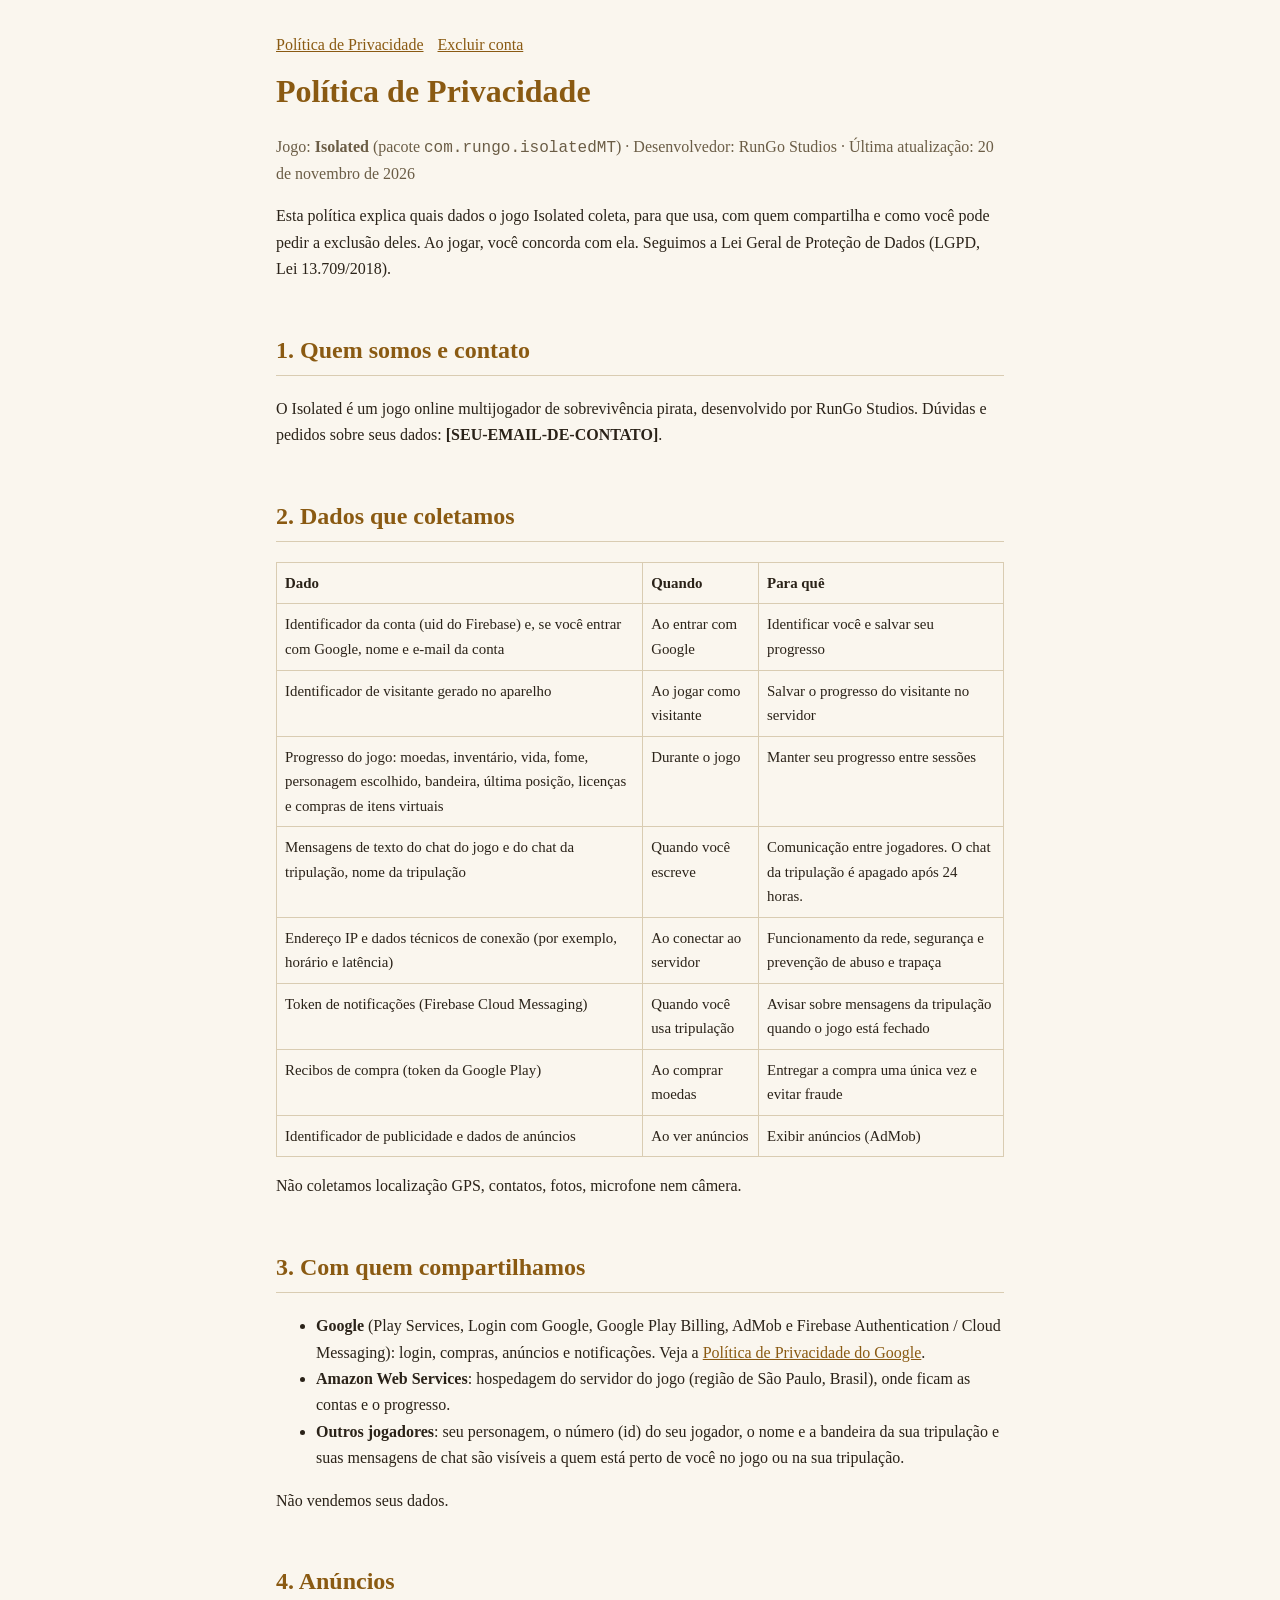
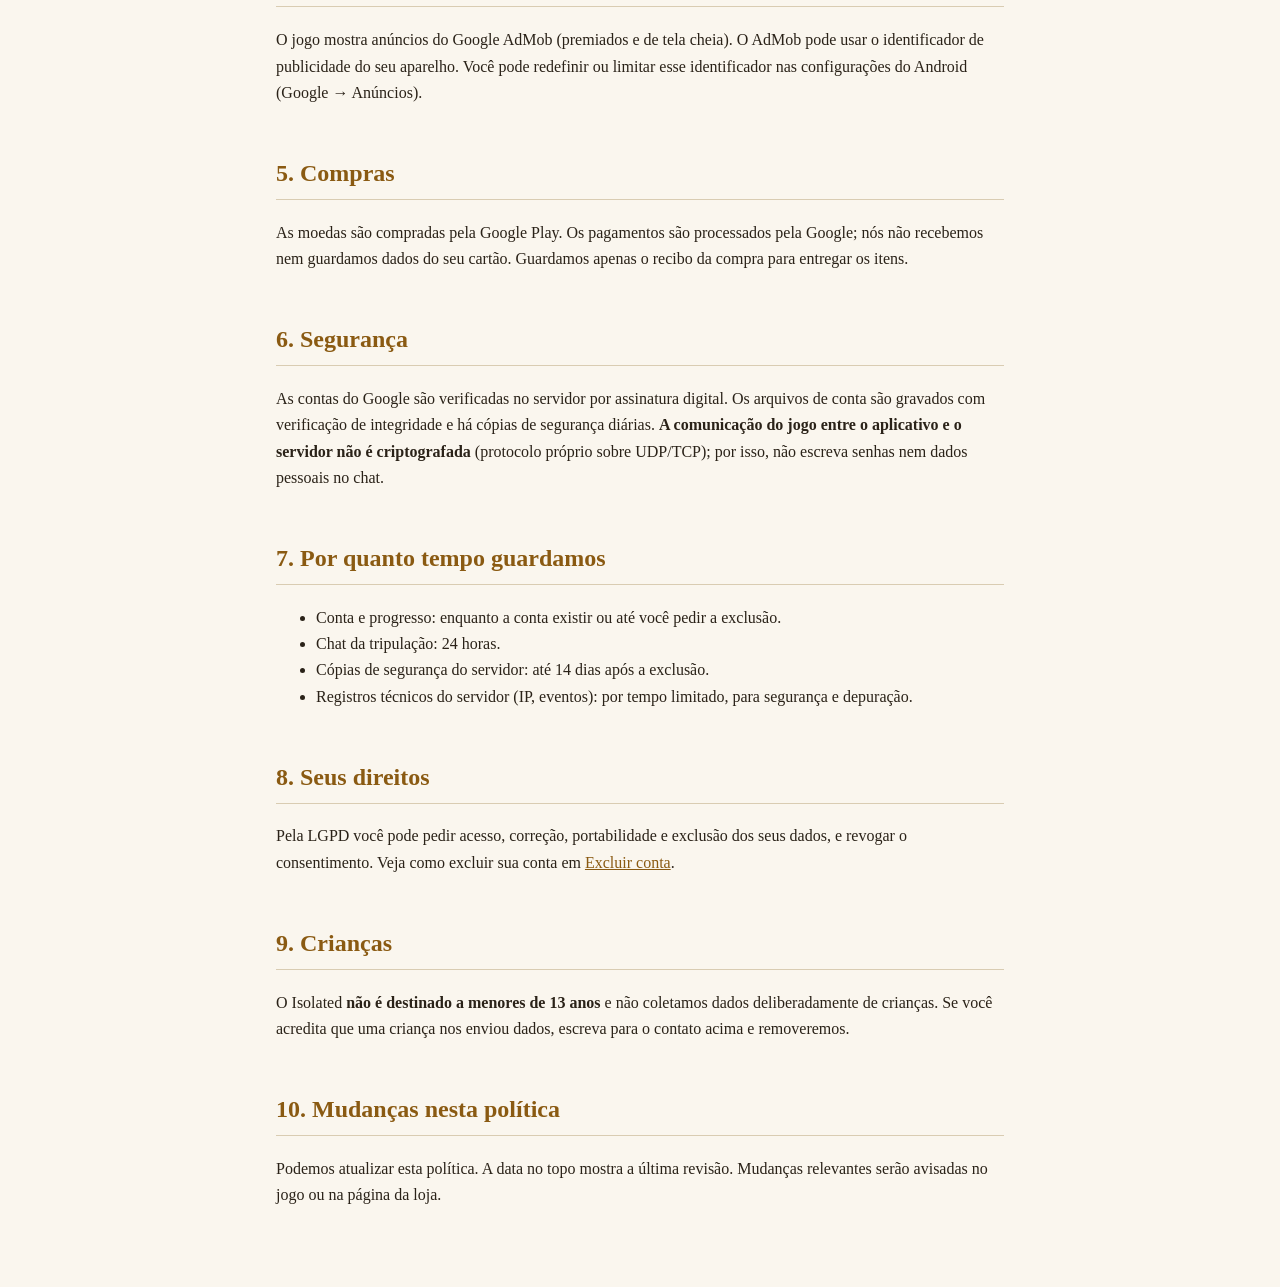
==== docs/index.html @ 0004c1e6 "Politica de privacidade e pagina de exclusao de conta" ====
<!doctype html>
<html lang="pt-BR"><head><meta charset="utf-8"><meta name="viewport" content="width=device-width,initial-scale=1">
<title>Política de Privacidade — Isolated</title><link rel="stylesheet" href="style.css"></head><body><main>
<nav><a href="index.html">Política de Privacidade</a><a href="excluir-conta.html">Excluir conta</a></nav>
<h1>Política de Privacidade</h1>
<p class="mut">Jogo: <b>Isolated</b> (pacote <code>com.rungo.isolatedMT</code>) · Desenvolvedor: RunGo Studios · Última atualização: 20 de novembro de 2026</p>

<p>Esta política explica quais dados o jogo Isolated coleta, para que usa, com quem compartilha e como você pode pedir a exclusão deles. Ao jogar, você concorda com ela. Seguimos a Lei Geral de Proteção de Dados (LGPD, Lei 13.709/2018).</p>

<h2>1. Quem somos e contato</h2>
<p>O Isolated é um jogo online multijogador de sobrevivência pirata, desenvolvido por RunGo Studios. Dúvidas e pedidos sobre seus dados: <b>[SEU-EMAIL-DE-CONTATO]</b>.</p>

<h2>2. Dados que coletamos</h2>
<table>
<tr><th>Dado</th><th>Quando</th><th>Para quê</th></tr>
<tr><td>Identificador da conta (uid do Firebase) e, se você entrar com Google, nome e e-mail da conta</td><td>Ao entrar com Google</td><td>Identificar você e salvar seu progresso</td></tr>
<tr><td>Identificador de visitante gerado no aparelho</td><td>Ao jogar como visitante</td><td>Salvar o progresso do visitante no servidor</td></tr>
<tr><td>Progresso do jogo: moedas, inventário, vida, fome, personagem escolhido, bandeira, última posição, licenças e compras de itens virtuais</td><td>Durante o jogo</td><td>Manter seu progresso entre sessões</td></tr>
<tr><td>Mensagens de texto do chat do jogo e do chat da tripulação, nome da tripulação</td><td>Quando você escreve</td><td>Comunicação entre jogadores. O chat da tripulação é apagado após 24 horas.</td></tr>
<tr><td>Endereço IP e dados técnicos de conexão (por exemplo, horário e latência)</td><td>Ao conectar ao servidor</td><td>Funcionamento da rede, segurança e prevenção de abuso e trapaça</td></tr>
<tr><td>Token de notificações (Firebase Cloud Messaging)</td><td>Quando você usa tripulação</td><td>Avisar sobre mensagens da tripulação quando o jogo está fechado</td></tr>
<tr><td>Recibos de compra (token da Google Play)</td><td>Ao comprar moedas</td><td>Entregar a compra uma única vez e evitar fraude</td></tr>
<tr><td>Identificador de publicidade e dados de anúncios</td><td>Ao ver anúncios</td><td>Exibir anúncios (AdMob)</td></tr>
</table>
<p>Não coletamos localização GPS, contatos, fotos, microfone nem câmera.</p>

<h2>3. Com quem compartilhamos</h2>
<ul>
<li><b>Google</b> (Play Services, Login com Google, Google Play Billing, AdMob e Firebase Authentication / Cloud Messaging): login, compras, anúncios e notificações. Veja a <a href="https://policies.google.com/privacy">Política de Privacidade do Google</a>.</li>
<li><b>Amazon Web Services</b>: hospedagem do servidor do jogo (região de São Paulo, Brasil), onde ficam as contas e o progresso.</li>
<li><b>Outros jogadores</b>: seu personagem, o número (id) do seu jogador, o nome e a bandeira da sua tripulação e suas mensagens de chat são visíveis a quem está perto de você no jogo ou na sua tripulação.</li>
</ul>
<p>Não vendemos seus dados.</p>

<h2>4. Anúncios</h2>
<p>O jogo mostra anúncios do Google AdMob (premiados e de tela cheia). O AdMob pode usar o identificador de publicidade do seu aparelho. Você pode redefinir ou limitar esse identificador nas configurações do Android (Google → Anúncios).</p>

<h2>5. Compras</h2>
<p>As moedas são compradas pela Google Play. Os pagamentos são processados pela Google; nós não recebemos nem guardamos dados do seu cartão. Guardamos apenas o recibo da compra para entregar os itens.</p>

<h2>6. Segurança</h2>
<p>As contas do Google são verificadas no servidor por assinatura digital. Os arquivos de conta são gravados com verificação de integridade e há cópias de segurança diárias. <b>A comunicação do jogo entre o aplicativo e o servidor não é criptografada</b> (protocolo próprio sobre UDP/TCP); por isso, não escreva senhas nem dados pessoais no chat.</p>

<h2>7. Por quanto tempo guardamos</h2>
<ul>
<li>Conta e progresso: enquanto a conta existir ou até você pedir a exclusão.</li>
<li>Chat da tripulação: 24 horas.</li>
<li>Cópias de segurança do servidor: até 14 dias após a exclusão.</li>
<li>Registros técnicos do servidor (IP, eventos): por tempo limitado, para segurança e depuração.</li>
</ul>

<h2>8. Seus direitos</h2>
<p>Pela LGPD você pode pedir acesso, correção, portabilidade e exclusão dos seus dados, e revogar o consentimento. Veja como excluir sua conta em <a href="excluir-conta.html">Excluir conta</a>.</p>

<h2>9. Crianças</h2>
<p>O Isolated <b>não é destinado a menores de 13 anos</b> e não coletamos dados deliberadamente de crianças. Se você acredita que uma criança nos enviou dados, escreva para o contato acima e removeremos.</p>

<h2>10. Mudanças nesta política</h2>
<p>Podemos atualizar esta política. A data no topo mostra a última revisão. Mudanças relevantes serão avisadas no jogo ou na página da loja.</p>
</main></body></html>
---- docs/style.css ----
:root{--bg:#14110d;--fg:#eadfca;--mut:#a89b82;--gold:#e0b45a;--line:#3a3022}
@media (prefers-color-scheme:light){:root{--bg:#faf6ee;--fg:#2a2218;--mut:#6b5d46;--gold:#8a5a12;--line:#d9ccb2}}
*{box-sizing:border-box}body{margin:0;background:var(--bg);color:var(--fg);font:16px/1.65 Georgia,serif}
main{max-width:760px;margin:0 auto;padding:32px 16px 64px}
h1{color:var(--gold);font-size:2rem;margin:.2em 0}h2{color:var(--gold);margin-top:2em;border-bottom:1px solid var(--line);padding-bottom:.2em}
a{color:var(--gold)}table{border-collapse:collapse;width:100%;font-size:.93rem}th,td{border:1px solid var(--line);padding:8px;text-align:left;vertical-align:top}
.mut{color:var(--mut)}nav a{margin-right:14px}
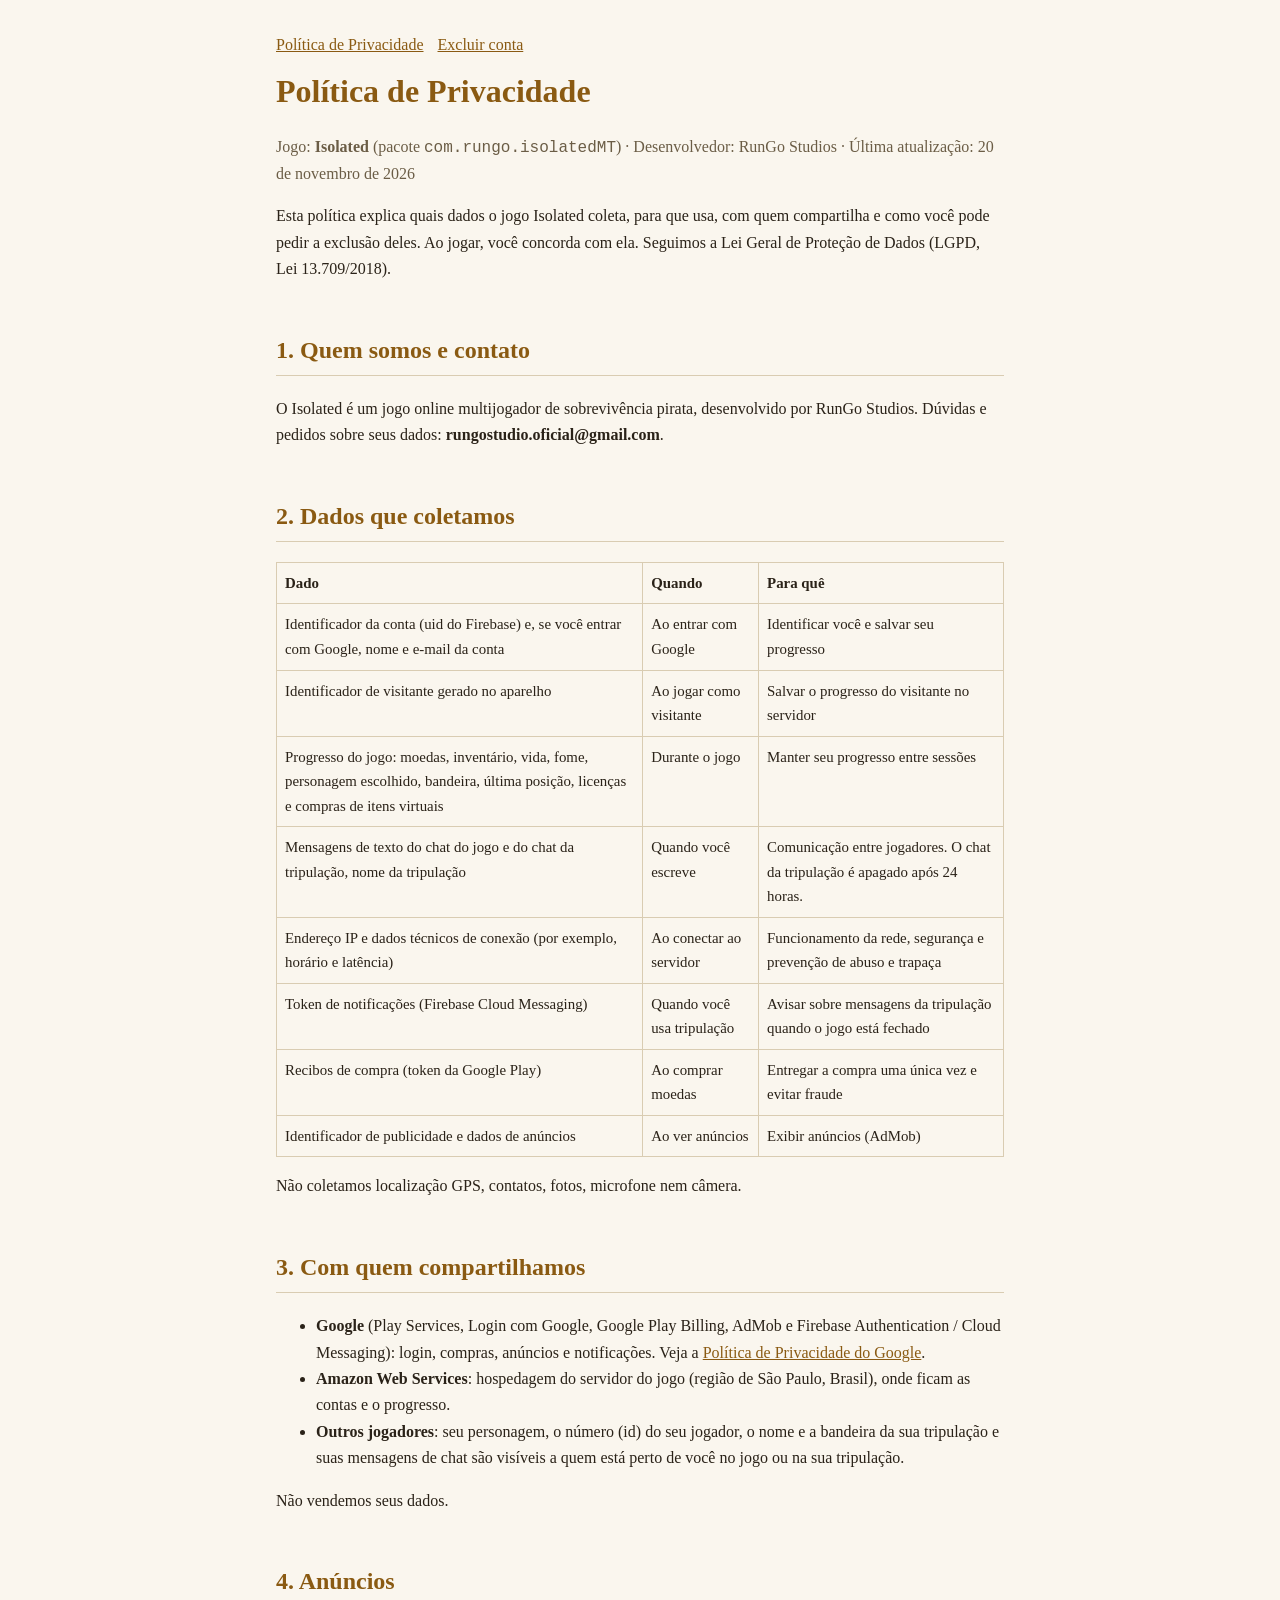
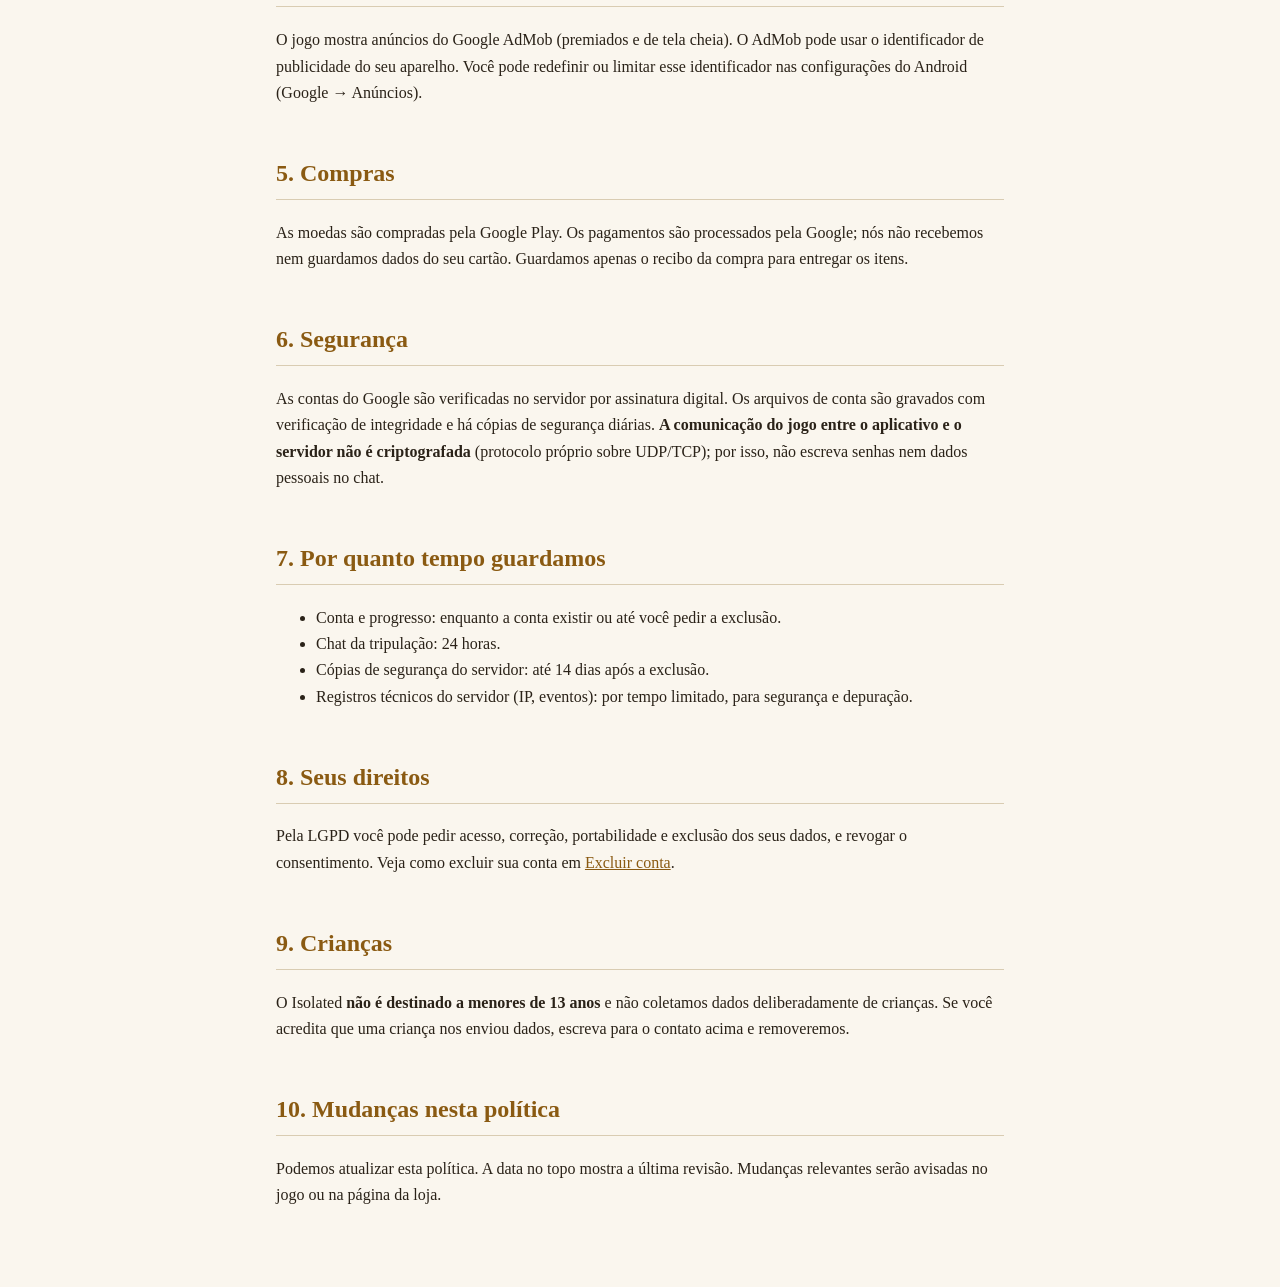
==== commit 3e90c100: "E-mail de contato na politica e na exclusao de conta" ====
--- a/docs/index.html
+++ b/docs/index.html
@@ -8,7 +8,7 @@
 <p>Esta política explica quais dados o jogo Isolated coleta, para que usa, com quem compartilha e como você pode pedir a exclusão deles. Ao jogar, você concorda com ela. Seguimos a Lei Geral de Proteção de Dados (LGPD, Lei 13.709/2018).</p>
 
 <h2>1. Quem somos e contato</h2>
-<p>O Isolated é um jogo online multijogador de sobrevivência pirata, desenvolvido por RunGo Studios. Dúvidas e pedidos sobre seus dados: <b>[SEU-EMAIL-DE-CONTATO]</b>.</p>
+<p>O Isolated é um jogo online multijogador de sobrevivência pirata, desenvolvido por RunGo Studios. Dúvidas e pedidos sobre seus dados: <b>rungostudio.oficial@gmail.com</b>.</p>
 
 <h2>2. Dados que coletamos</h2>
 <table>
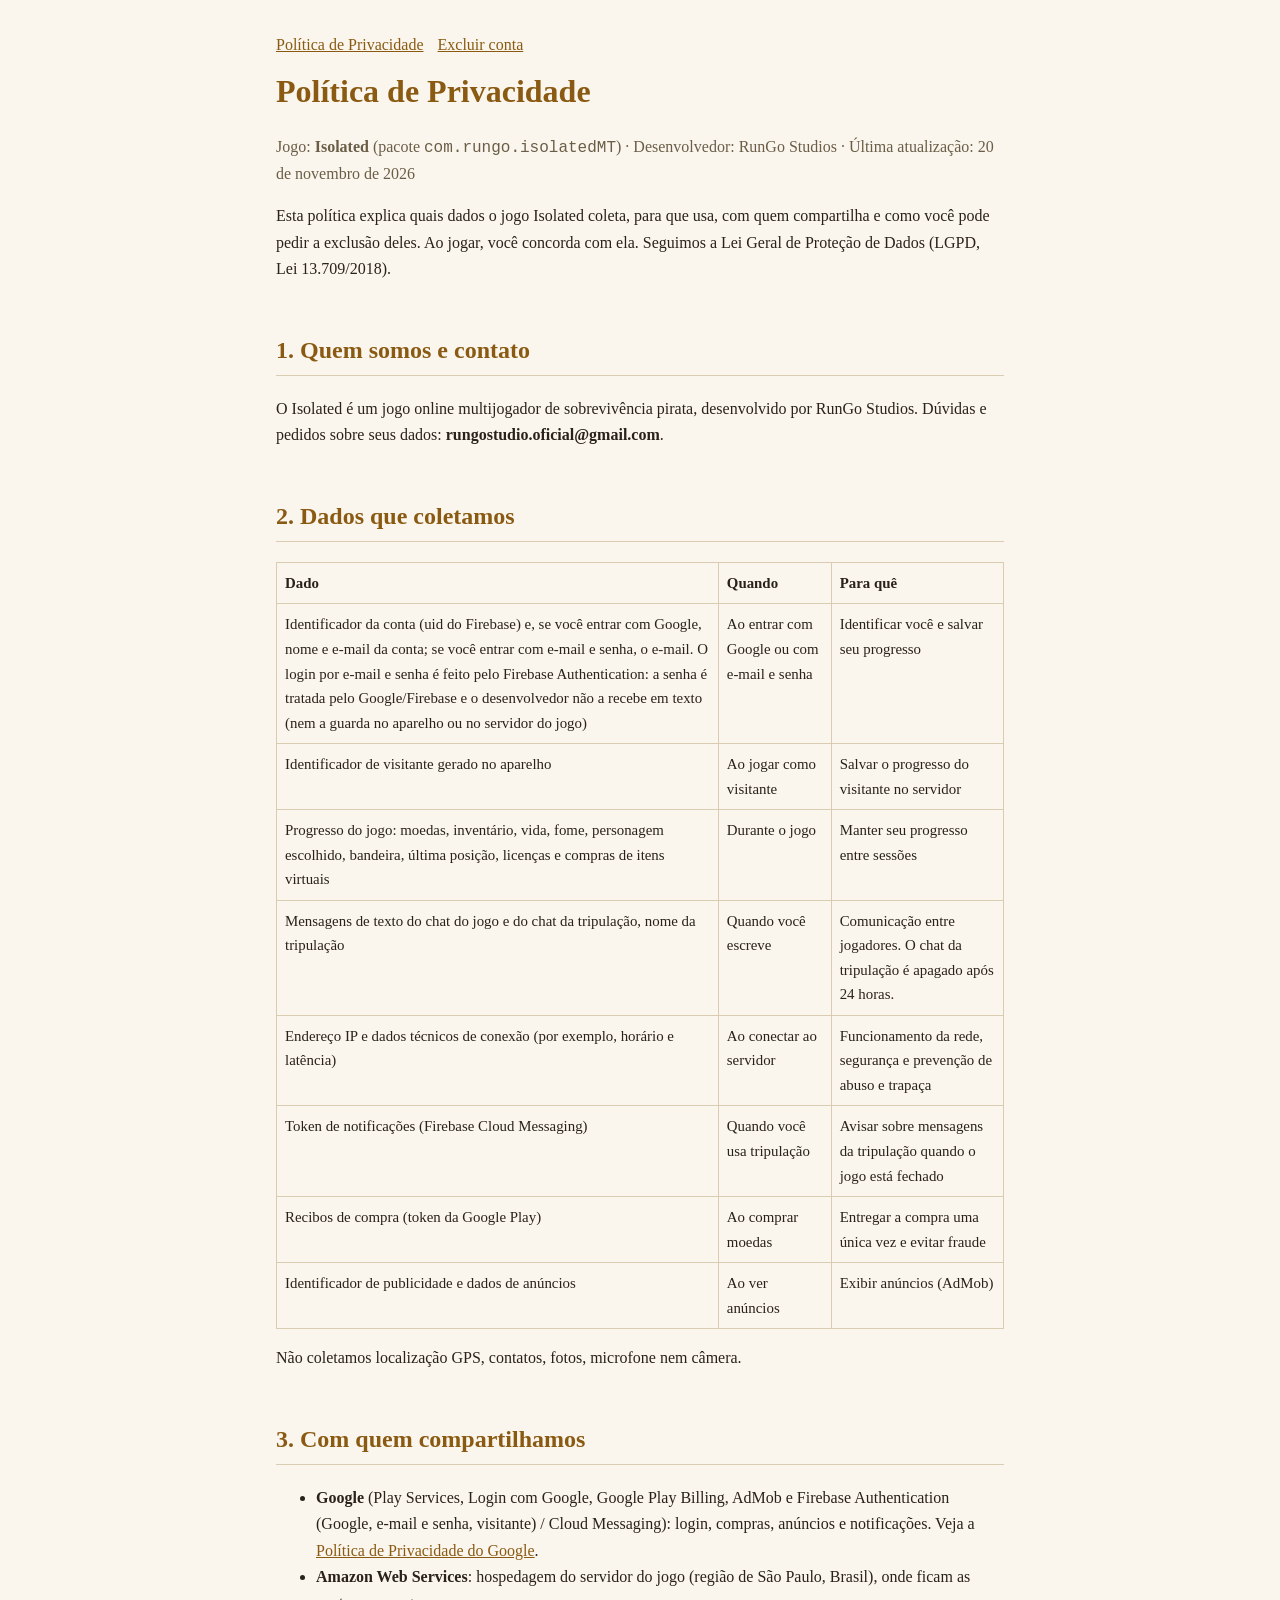
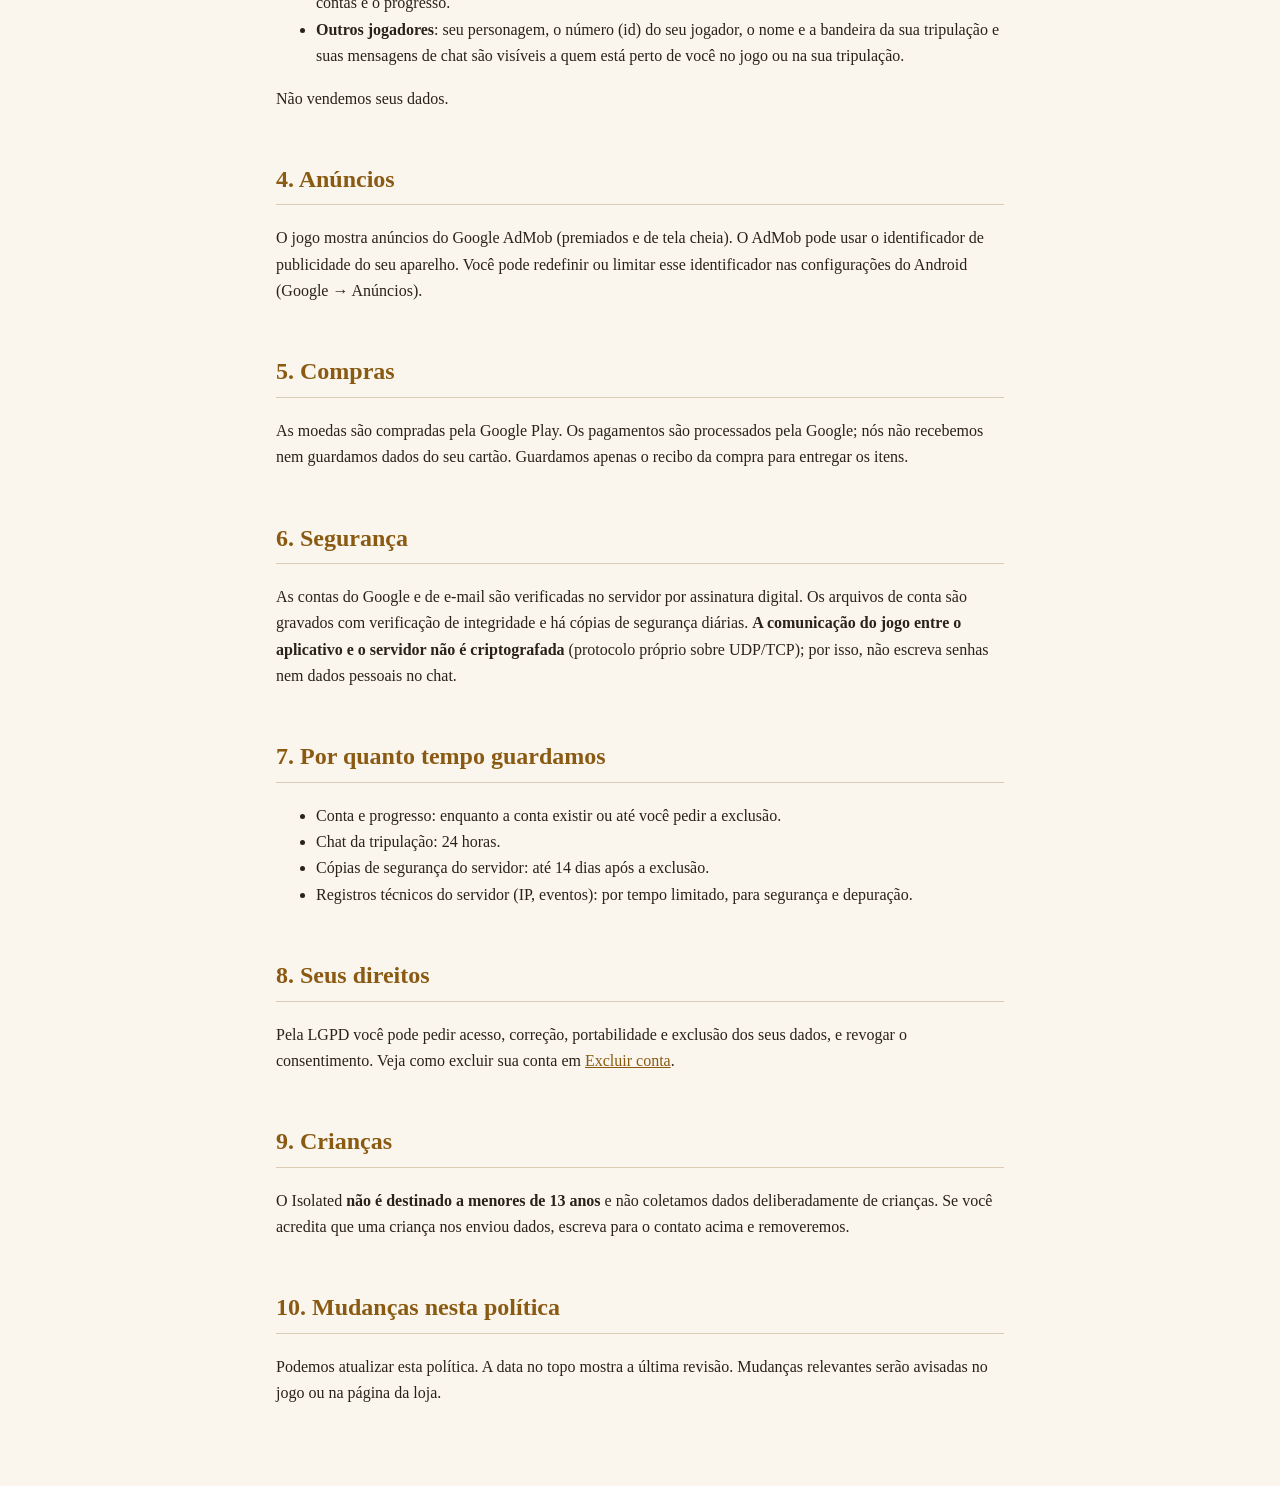
==== commit a2f7d3af: "Login por e-mail e senha; politica de privacidade atualizada" ====
--- a/docs/index.html
+++ b/docs/index.html
@@ -13,7 +13,7 @@
 <h2>2. Dados que coletamos</h2>
 <table>
 <tr><th>Dado</th><th>Quando</th><th>Para quê</th></tr>
-<tr><td>Identificador da conta (uid do Firebase) e, se você entrar com Google, nome e e-mail da conta</td><td>Ao entrar com Google</td><td>Identificar você e salvar seu progresso</td></tr>
+<tr><td>Identificador da conta (uid do Firebase) e, se você entrar com Google, nome e e-mail da conta; se você entrar com e-mail e senha, o e-mail. O login por e-mail e senha é feito pelo Firebase Authentication: a senha é tratada pelo Google/Firebase e o desenvolvedor não a recebe em texto (nem a guarda no aparelho ou no servidor do jogo)</td><td>Ao entrar com Google ou com e-mail e senha</td><td>Identificar você e salvar seu progresso</td></tr>
 <tr><td>Identificador de visitante gerado no aparelho</td><td>Ao jogar como visitante</td><td>Salvar o progresso do visitante no servidor</td></tr>
 <tr><td>Progresso do jogo: moedas, inventário, vida, fome, personagem escolhido, bandeira, última posição, licenças e compras de itens virtuais</td><td>Durante o jogo</td><td>Manter seu progresso entre sessões</td></tr>
 <tr><td>Mensagens de texto do chat do jogo e do chat da tripulação, nome da tripulação</td><td>Quando você escreve</td><td>Comunicação entre jogadores. O chat da tripulação é apagado após 24 horas.</td></tr>
@@ -26,7 +26,7 @@
 
 <h2>3. Com quem compartilhamos</h2>
 <ul>
-<li><b>Google</b> (Play Services, Login com Google, Google Play Billing, AdMob e Firebase Authentication / Cloud Messaging): login, compras, anúncios e notificações. Veja a <a href="https://policies.google.com/privacy">Política de Privacidade do Google</a>.</li>
+<li><b>Google</b> (Play Services, Login com Google, Google Play Billing, AdMob e Firebase Authentication (Google, e-mail e senha, visitante) / Cloud Messaging): login, compras, anúncios e notificações. Veja a <a href="https://policies.google.com/privacy">Política de Privacidade do Google</a>.</li>
 <li><b>Amazon Web Services</b>: hospedagem do servidor do jogo (região de São Paulo, Brasil), onde ficam as contas e o progresso.</li>
 <li><b>Outros jogadores</b>: seu personagem, o número (id) do seu jogador, o nome e a bandeira da sua tripulação e suas mensagens de chat são visíveis a quem está perto de você no jogo ou na sua tripulação.</li>
 </ul>
@@ -39,7 +39,7 @@
 <p>As moedas são compradas pela Google Play. Os pagamentos são processados pela Google; nós não recebemos nem guardamos dados do seu cartão. Guardamos apenas o recibo da compra para entregar os itens.</p>
 
 <h2>6. Segurança</h2>
-<p>As contas do Google são verificadas no servidor por assinatura digital. Os arquivos de conta são gravados com verificação de integridade e há cópias de segurança diárias. <b>A comunicação do jogo entre o aplicativo e o servidor não é criptografada</b> (protocolo próprio sobre UDP/TCP); por isso, não escreva senhas nem dados pessoais no chat.</p>
+<p>As contas do Google e de e-mail são verificadas no servidor por assinatura digital. Os arquivos de conta são gravados com verificação de integridade e há cópias de segurança diárias. <b>A comunicação do jogo entre o aplicativo e o servidor não é criptografada</b> (protocolo próprio sobre UDP/TCP); por isso, não escreva senhas nem dados pessoais no chat.</p>
 
 <h2>7. Por quanto tempo guardamos</h2>
 <ul>
